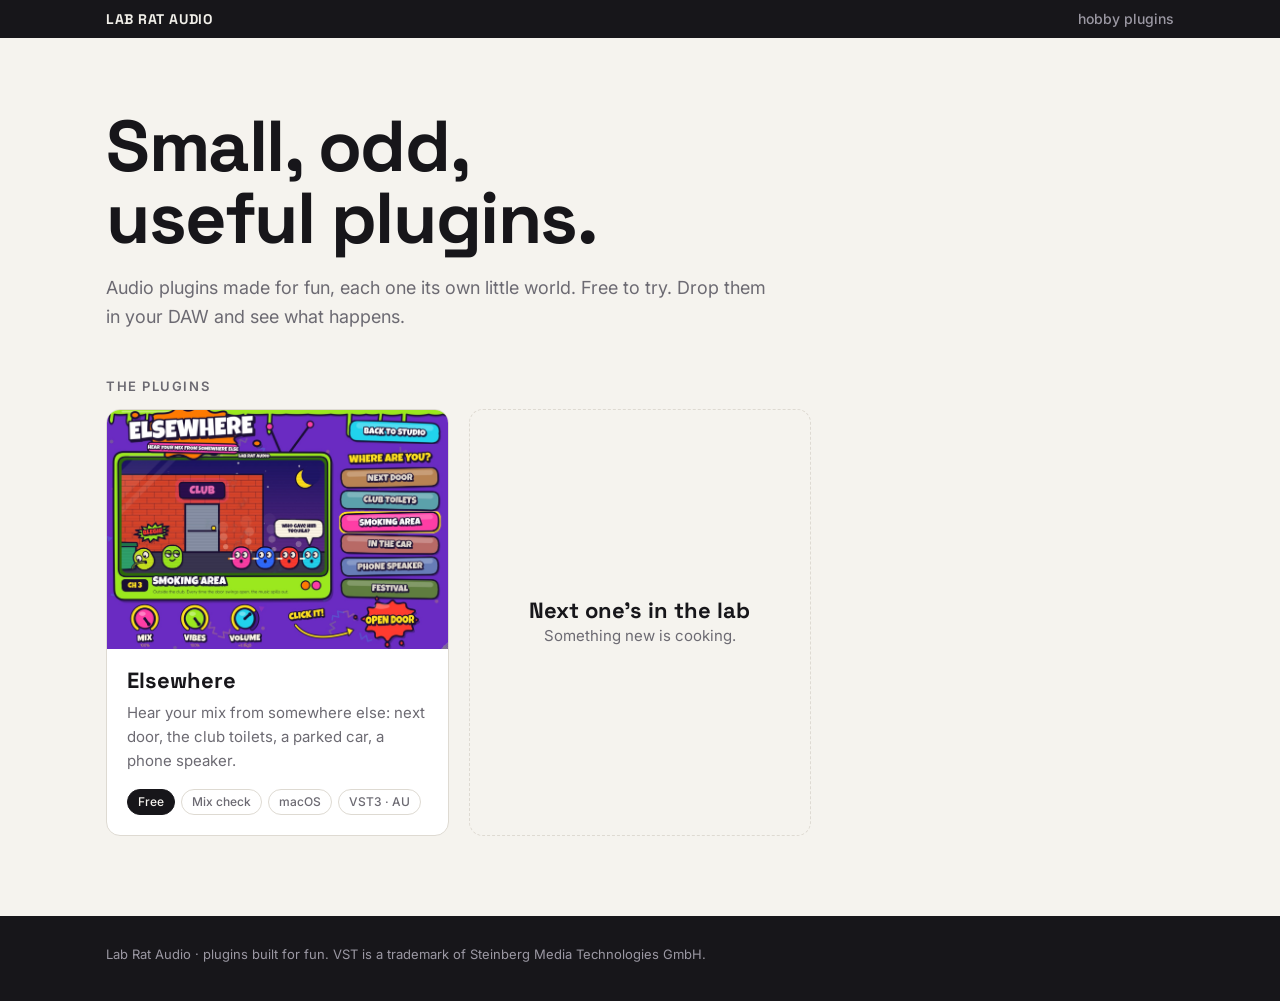
==== docs/index.html @ f8877b21 "Lab Rat Audio: Elsewhere plugin, installer and website Elsewhere is a mix-check plugin (VST3 / AU / " ====
<!doctype html>
<html lang="en">
<head>
  <meta charset="utf-8">
  <meta name="viewport" content="width=device-width, initial-scale=1">
  <title>Lab Rat Audio</title>
  <meta name="description" content="Small, odd, useful audio plugins. Made for fun, free to try.">
  <link rel="preconnect" href="https://fonts.googleapis.com">
  <link rel="preconnect" href="https://fonts.gstatic.com" crossorigin>
  <link href="https://fonts.googleapis.com/css2?family=Inter:wght@400;500;600&family=Space+Grotesk:wght@500;700&display=swap" rel="stylesheet">
  <link rel="stylesheet" href="assets/playground.css">
</head>
<body class="pg-hub">
  <header class="pg-bar">
    <div class="pg-bar__inner">
      <a class="pg-wordmark" href="./">LAB RAT AUDIO</a>
      <span class="pg-bar__muted">hobby plugins</span>
    </div>
  </header>

  <main class="pg-main">
    <section class="pg-intro">
      <h1>Small, odd, useful plugins.</h1>
      <p>Audio plugins made for fun, each one its own little world. Free to try. Drop them in your DAW and
         see what happens.</p>
    </section>

    <h2 class="pg-section-title">The plugins</h2>
    <section class="pg-grid">
      <!-- One card per plugin. Copy this block for the next one. -->
      <a class="pg-card" href="elsewhere/">
        <img class="pg-card__image" src="elsewhere/img/hero.jpg" alt="Elsewhere: a cartoon TV showing the club smoking area" loading="lazy">
        <div class="pg-card__body">
          <h3 class="pg-card__name">Elsewhere</h3>
          <p class="pg-card__line">Hear your mix from somewhere else: next door, the club toilets, a parked car, a phone speaker.</p>
          <div class="pg-tags">
            <span class="pg-tag pg-tag--on">Free</span>
            <span class="pg-tag">Mix check</span>
            <span class="pg-tag">macOS</span>
            <span class="pg-tag">VST3 · AU</span>
          </div>
        </div>
      </a>

      <div class="pg-card pg-card--soon">
        <h3 class="pg-card__name">Next one's in the lab</h3>
        <p class="pg-card__line">Something new is cooking.</p>
      </div>
    </section>
  </main>

  <footer class="pg-footer">
    <div class="pg-footer__inner">
      Lab Rat Audio · plugins built for fun. VST is a trademark of Steinberg Media Technologies GmbH.
    </div>
  </footer>
</body>
</html>
---- docs/assets/playground.css ----
/* Lab Rat Audio: the shared, deliberately neutral frame around every plugin.
   The hub uses all of it; plugin pages use the top bar and footer and bring their own look. */

:root {
  --pg-bg: #f5f3ee;
  --pg-surface: #ffffff;
  --pg-ink: #17161a;
  --pg-muted: #6c6a72;
  --pg-line: #dedad2;
  --pg-accent: #17161a;
  --pg-radius: 14px;
  --pg-font: "Inter", system-ui, -apple-system, "Segoe UI", sans-serif;
  --pg-display: "Space Grotesk", "Inter", system-ui, sans-serif;
}

@media (prefers-color-scheme: dark) {
  :root:not([data-theme="light"]) {
    --pg-bg: #121114;
    --pg-surface: #1b1a1f;
    --pg-ink: #f1efe9;
    --pg-muted: #9b98a3;
    --pg-line: #2d2b33;
    --pg-accent: #f1efe9;
  }
}
:root[data-theme="dark"] {
  --pg-bg: #121114;
  --pg-surface: #1b1a1f;
  --pg-ink: #f1efe9;
  --pg-muted: #9b98a3;
  --pg-line: #2d2b33;
  --pg-accent: #f1efe9;
}

* { box-sizing: border-box; }
html { -webkit-text-size-adjust: 100%; }
body { margin: 0; }
img { max-width: 100%; height: auto; display: block; }

/* ---- Top bar: on every page, so you can always get back to the hub ---- */
.pg-bar {
  font: 500 14px/1 var(--pg-font);
  background: #17161a;
  color: #f1efe9;
}
.pg-bar__inner {
  max-width: 1100px;
  margin: 0 auto;
  padding: 12px 16px;
  display: flex;
  align-items: center;
  justify-content: space-between;
  gap: 16px;
}
.pg-bar a { color: inherit; text-decoration: none; }
.pg-bar a:hover { text-decoration: underline; text-underline-offset: 3px; }
.pg-wordmark { font-family: var(--pg-display); font-weight: 700; letter-spacing: 0.04em; }
.pg-bar__muted { color: #9b98a3; }

/* ---- Footer ---- */
.pg-footer {
  font: 400 13px/1.6 var(--pg-font);
  background: #17161a;
  color: #9b98a3;
}
.pg-footer__inner { max-width: 1100px; margin: 0 auto; padding: 28px 16px 36px; }
.pg-footer a { color: #f1efe9; }

/* ---- Hub ---- */
.pg-hub {
  background: var(--pg-bg);
  color: var(--pg-ink);
  font: 400 16px/1.6 var(--pg-font);
  min-height: 100vh;
}
.pg-main { max-width: 1100px; margin: 0 auto; padding: 0 16px; }

.pg-intro { padding: 72px 0 48px; max-width: 720px; }
.pg-intro h1 {
  font: 700 clamp(40px, 7vw, 72px)/1 var(--pg-display);
  letter-spacing: -0.02em;
  margin: 0 0 20px;
  text-wrap: balance;
}
.pg-intro p { margin: 0; font-size: 18px; color: var(--pg-muted); max-width: 60ch; }

.pg-section-title {
  font: 600 13px/1 var(--pg-font);
  text-transform: uppercase;
  letter-spacing: 0.12em;
  color: var(--pg-muted);
  margin: 0 0 16px;
}

.pg-grid {
  display: grid;
  grid-template-columns: repeat(auto-fill, minmax(min(100%, 320px), 1fr));
  gap: 20px;
  padding-bottom: 80px;
}

.pg-card {
  background: var(--pg-surface);
  border: 1px solid var(--pg-line);
  border-radius: var(--pg-radius);
  overflow: hidden;
  color: inherit;
  text-decoration: none;
  display: flex;
  flex-direction: column;
  transition: transform 0.15s ease, box-shadow 0.15s ease;
}
a.pg-card:hover { transform: translateY(-3px); box-shadow: 0 10px 30px rgba(0, 0, 0, 0.12); }
.pg-card__image { aspect-ratio: 940 / 660; object-fit: cover; width: 100%; background: #222; }
.pg-card__body { padding: 18px 20px 20px; display: flex; flex-direction: column; gap: 8px; flex: 1; }
.pg-card__name { font: 700 22px/1.2 var(--pg-display); margin: 0; }
.pg-card__line { margin: 0; color: var(--pg-muted); font-size: 15px; }
.pg-tags { display: flex; flex-wrap: wrap; gap: 6px; margin-top: auto; padding-top: 8px; }
.pg-tag {
  font: 500 12px/1 var(--pg-font);
  border: 1px solid var(--pg-line);
  border-radius: 999px;
  padding: 6px 10px;
  color: var(--pg-muted);
}
.pg-tag--on { background: var(--pg-accent); color: var(--pg-bg); border-color: var(--pg-accent); }

.pg-card--soon {
  border-style: dashed;
  background: transparent;
  justify-content: center;
  align-items: center;
  text-align: center;
  min-height: 280px;
  padding: 24px;
  color: var(--pg-muted);
}
.pg-card--soon .pg-card__name { color: var(--pg-ink); }
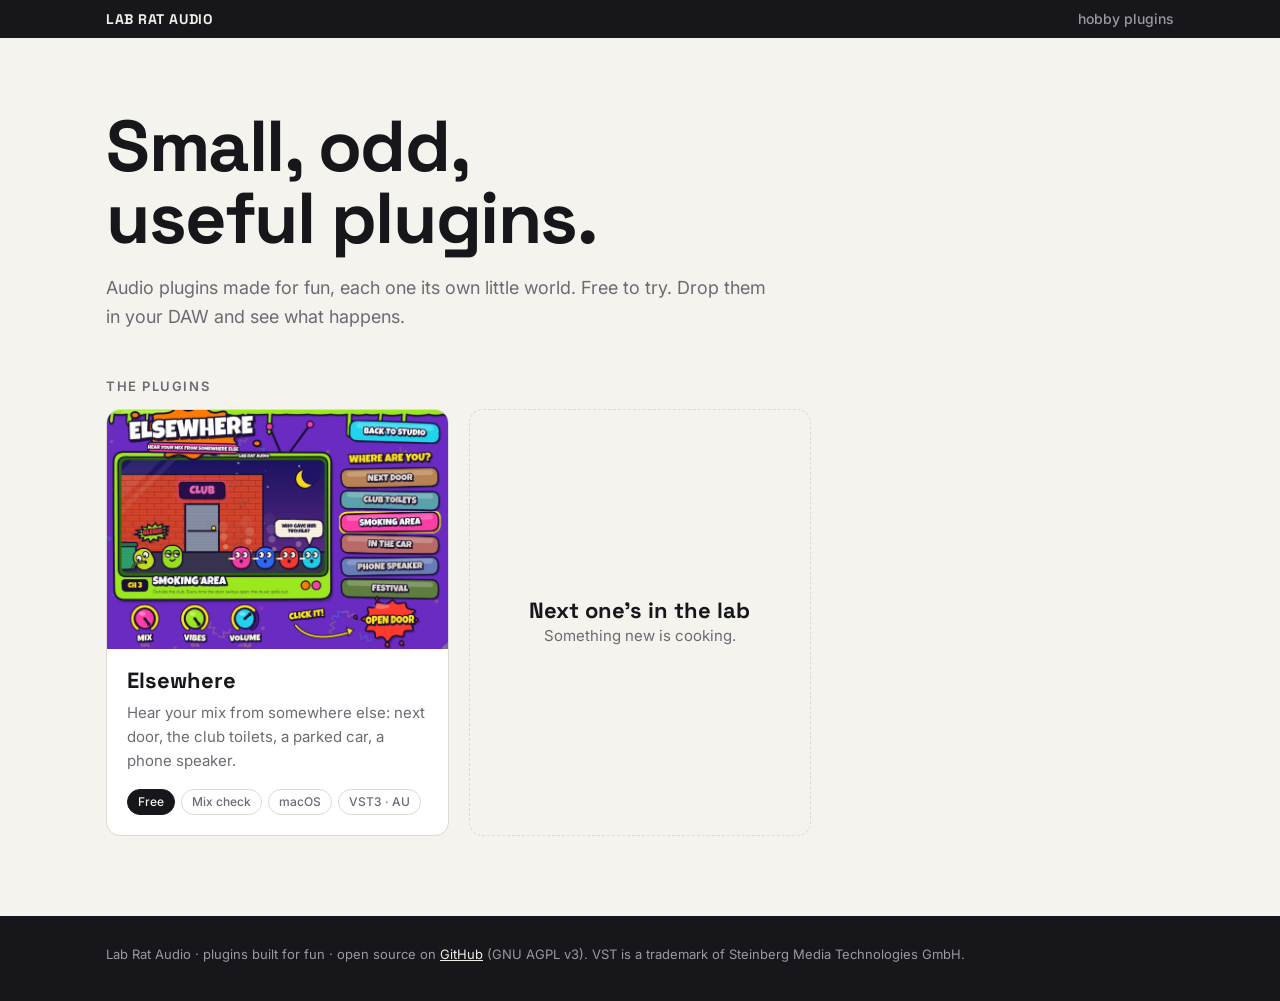
==== commit 6819d086: "License under the GNU AGPL v3 Add the official AGPLv3 text as LICENSE and say so in the READMEs, on " ====
--- a/docs/index.html
+++ b/docs/index.html
@@ -51,7 +51,8 @@
 
   <footer class="pg-footer">
     <div class="pg-footer__inner">
-      Lab Rat Audio · plugins built for fun. VST is a trademark of Steinberg Media Technologies GmbH.
+      Lab Rat Audio · plugins built for fun · open source on
+      <a href="https://github.com/ege-canpolat/lab-rat-audio">GitHub</a> (GNU AGPL v3). VST is a trademark of Steinberg Media Technologies GmbH.
     </div>
   </footer>
 </body>
